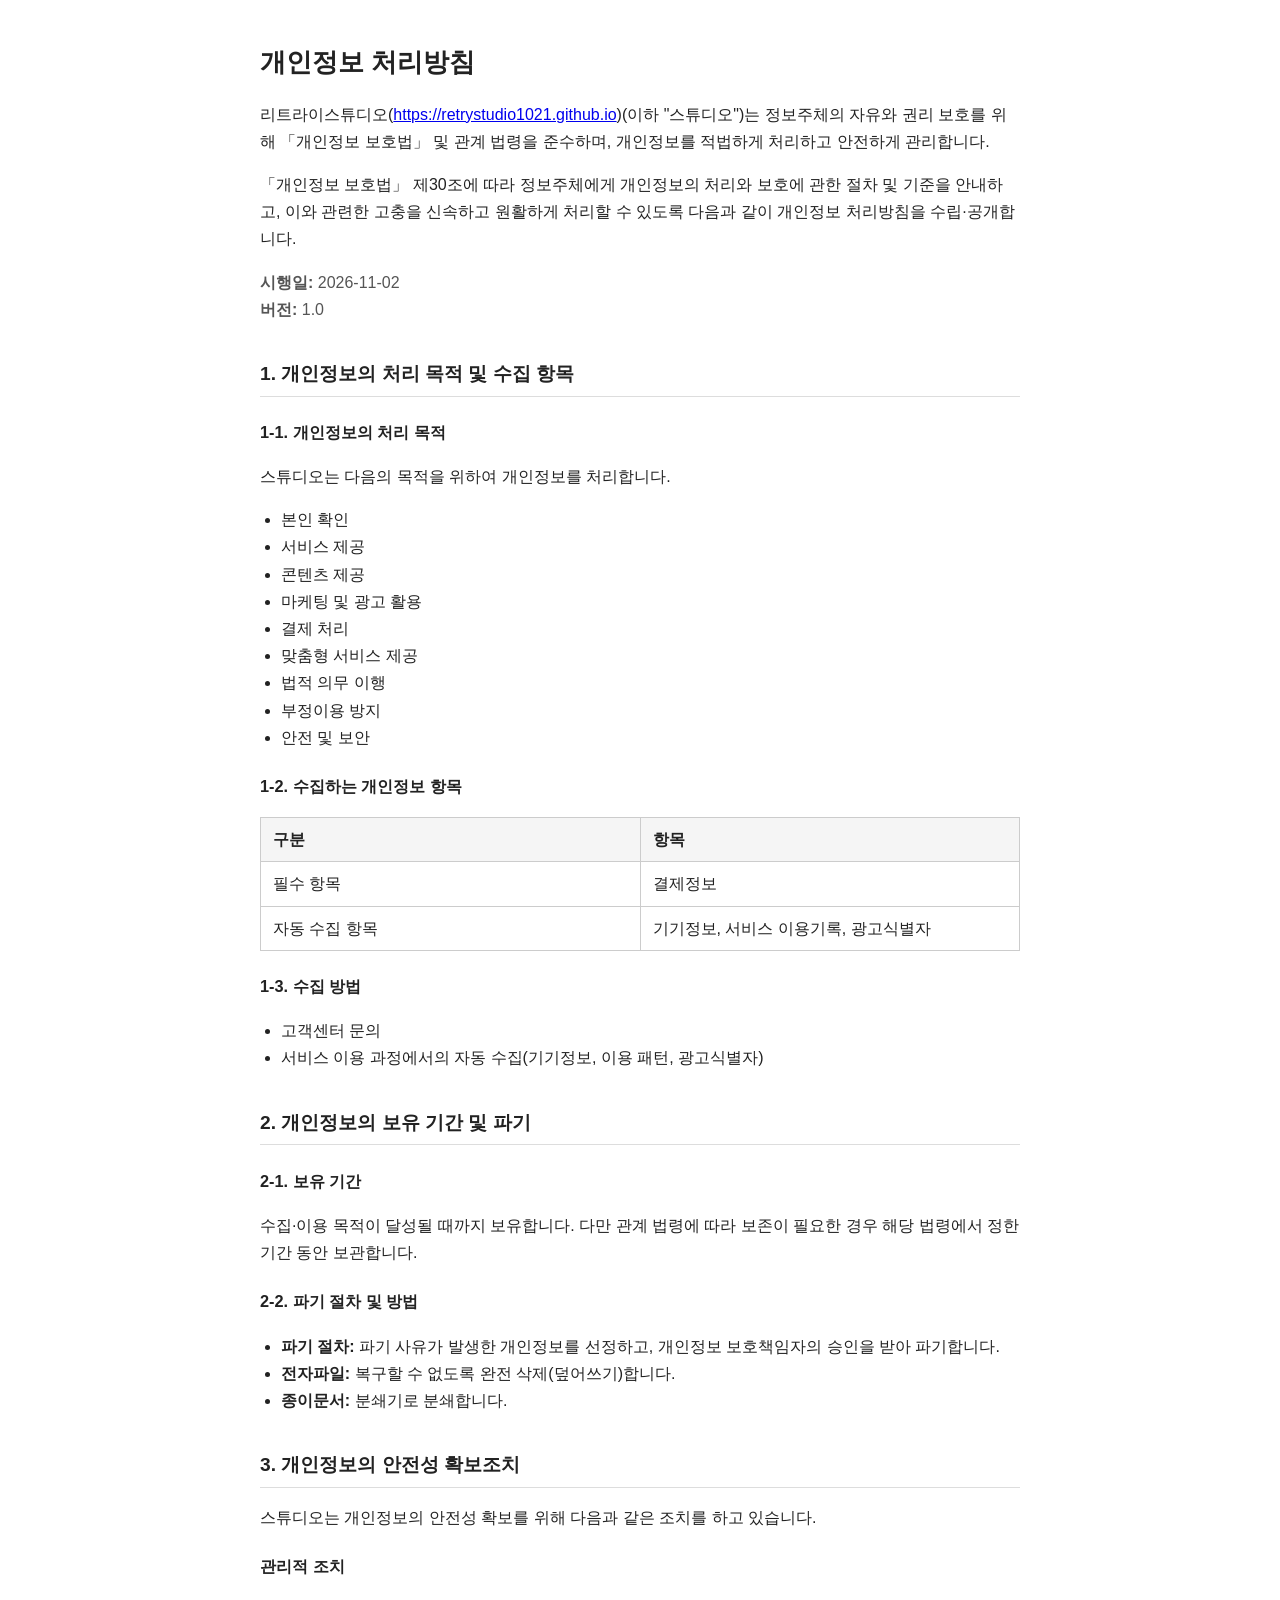
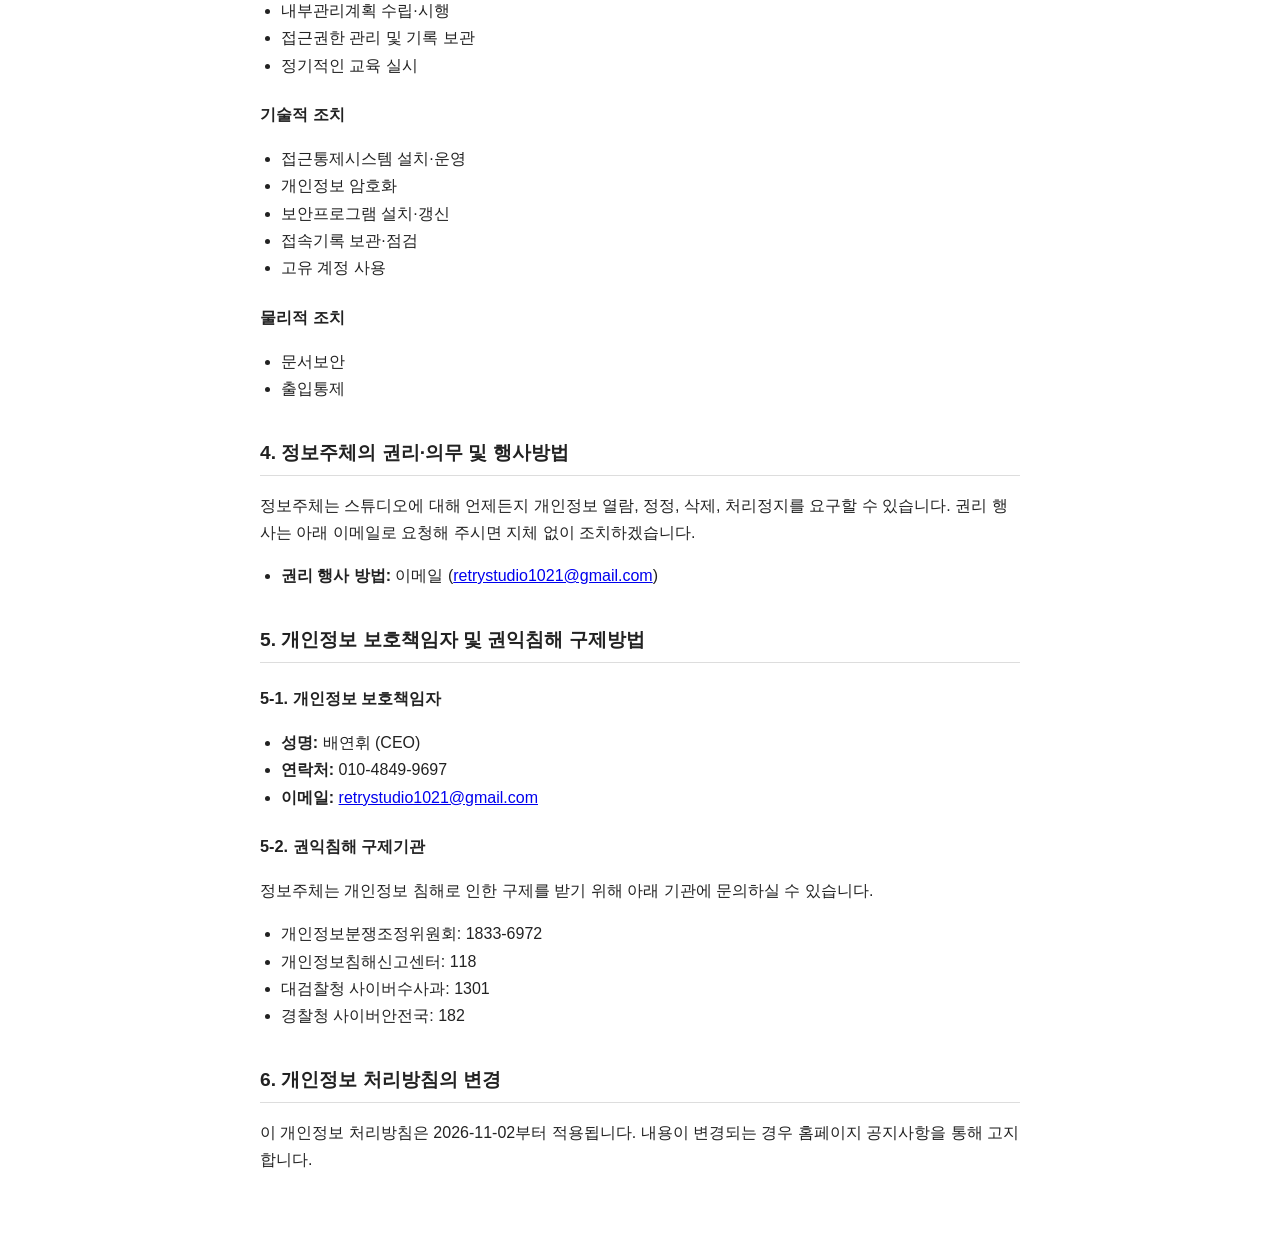
==== privacy.html @ 428d8855 "privacy.html" ====
<!DOCTYPE html>
<html lang="ko">
<head>
<meta charset="UTF-8">
<meta name="viewport" content="width=device-width, initial-scale=1">
<title>개인정보 처리방침 | 리트라이스튜디오</title>
<style>
  body {
    font-family: -apple-system, BlinkMacSystemFont, "Apple SD Gothic Neo", "Noto Sans KR", "Malgun Gothic", sans-serif;
    line-height: 1.7;
    color: #222;
    max-width: 760px;
    margin: 0 auto;
    padding: 24px 16px 64px;
  }
  h1 { font-size: 1.6rem; margin-bottom: 0.5rem; }
  h2 { font-size: 1.2rem; margin-top: 2.2rem; padding-bottom: 0.3rem; border-bottom: 1px solid #ddd; }
  h3 { font-size: 1.02rem; margin-top: 1.4rem; }
  table { border-collapse: collapse; width: 100%; margin: 0.6rem 0; }
  th, td { border: 1px solid #ccc; padding: 8px 12px; text-align: left; }
  th { background: #f5f5f5; width: 30%; }
  ul { padding-left: 1.3rem; }
  .meta { color: #555; }
</style>
</head>
<body>

<h1>개인정보 처리방침</h1>

<p>리트라이스튜디오(<a href="https://retrystudio1021.github.io">https://retrystudio1021.github.io</a>)(이하 "스튜디오")는 정보주체의 자유와 권리 보호를 위해 「개인정보 보호법」 및 관계 법령을 준수하며, 개인정보를 적법하게 처리하고 안전하게 관리합니다.</p>

<p>「개인정보 보호법」 제30조에 따라 정보주체에게 개인정보의 처리와 보호에 관한 절차 및 기준을 안내하고, 이와 관련한 고충을 신속하고 원활하게 처리할 수 있도록 다음과 같이 개인정보 처리방침을 수립·공개합니다.</p>

<p class="meta"><strong>시행일:</strong> 2026-11-02<br><strong>버전:</strong> 1.0</p>

<h2>1. 개인정보의 처리 목적 및 수집 항목</h2>

<h3>1-1. 개인정보의 처리 목적</h3>
<p>스튜디오는 다음의 목적을 위하여 개인정보를 처리합니다.</p>
<ul>
  <li>본인 확인</li>
  <li>서비스 제공</li>
  <li>콘텐츠 제공</li>
  <li>마케팅 및 광고 활용</li>
  <li>결제 처리</li>
  <li>맞춤형 서비스 제공</li>
  <li>법적 의무 이행</li>
  <li>부정이용 방지</li>
  <li>안전 및 보안</li>
</ul>

<h3>1-2. 수집하는 개인정보 항목</h3>
<table>
  <tr><th>구분</th><th>항목</th></tr>
  <tr><td>필수 항목</td><td>결제정보</td></tr>
  <tr><td>자동 수집 항목</td><td>기기정보, 서비스 이용기록, 광고식별자</td></tr>
</table>

<h3>1-3. 수집 방법</h3>
<ul>
  <li>고객센터 문의</li>
  <li>서비스 이용 과정에서의 자동 수집(기기정보, 이용 패턴, 광고식별자)</li>
</ul>

<h2>2. 개인정보의 보유 기간 및 파기</h2>

<h3>2-1. 보유 기간</h3>
<p>수집·이용 목적이 달성될 때까지 보유합니다. 다만 관계 법령에 따라 보존이 필요한 경우 해당 법령에서 정한 기간 동안 보관합니다.</p>

<h3>2-2. 파기 절차 및 방법</h3>
<ul>
  <li><strong>파기 절차:</strong> 파기 사유가 발생한 개인정보를 선정하고, 개인정보 보호책임자의 승인을 받아 파기합니다.</li>
  <li><strong>전자파일:</strong> 복구할 수 없도록 완전 삭제(덮어쓰기)합니다.</li>
  <li><strong>종이문서:</strong> 분쇄기로 분쇄합니다.</li>
</ul>

<h2>3. 개인정보의 안전성 확보조치</h2>
<p>스튜디오는 개인정보의 안전성 확보를 위해 다음과 같은 조치를 하고 있습니다.</p>

<h3>관리적 조치</h3>
<ul>
  <li>내부관리계획 수립·시행</li>
  <li>접근권한 관리 및 기록 보관</li>
  <li>정기적인 교육 실시</li>
</ul>

<h3>기술적 조치</h3>
<ul>
  <li>접근통제시스템 설치·운영</li>
  <li>개인정보 암호화</li>
  <li>보안프로그램 설치·갱신</li>
  <li>접속기록 보관·점검</li>
  <li>고유 계정 사용</li>
</ul>

<h3>물리적 조치</h3>
<ul>
  <li>문서보안</li>
  <li>출입통제</li>
</ul>

<h2>4. 정보주체의 권리·의무 및 행사방법</h2>
<p>정보주체는 스튜디오에 대해 언제든지 개인정보 열람, 정정, 삭제, 처리정지를 요구할 수 있습니다. 권리 행사는 아래 이메일로 요청해 주시면 지체 없이 조치하겠습니다.</p>
<ul>
  <li><strong>권리 행사 방법:</strong> 이메일 (<a href="mailto:retrystudio1021@gmail.com">retrystudio1021@gmail.com</a>)</li>
</ul>

<h2>5. 개인정보 보호책임자 및 권익침해 구제방법</h2>

<h3>5-1. 개인정보 보호책임자</h3>
<ul>
  <li><strong>성명:</strong> 배연휘 (CEO)</li>
  <li><strong>연락처:</strong> 010-4849-9697</li>
  <li><strong>이메일:</strong> <a href="mailto:retrystudio1021@gmail.com">retrystudio1021@gmail.com</a></li>
</ul>

<h3>5-2. 권익침해 구제기관</h3>
<p>정보주체는 개인정보 침해로 인한 구제를 받기 위해 아래 기관에 문의하실 수 있습니다.</p>
<ul>
  <li>개인정보분쟁조정위원회: 1833-6972</li>
  <li>개인정보침해신고센터: 118</li>
  <li>대검찰청 사이버수사과: 1301</li>
  <li>경찰청 사이버안전국: 182</li>
</ul>

<h2>6. 개인정보 처리방침의 변경</h2>
<p>이 개인정보 처리방침은 2026-11-02부터 적용됩니다. 내용이 변경되는 경우 홈페이지 공지사항을 통해 고지합니다.</p>

</body>
</html>
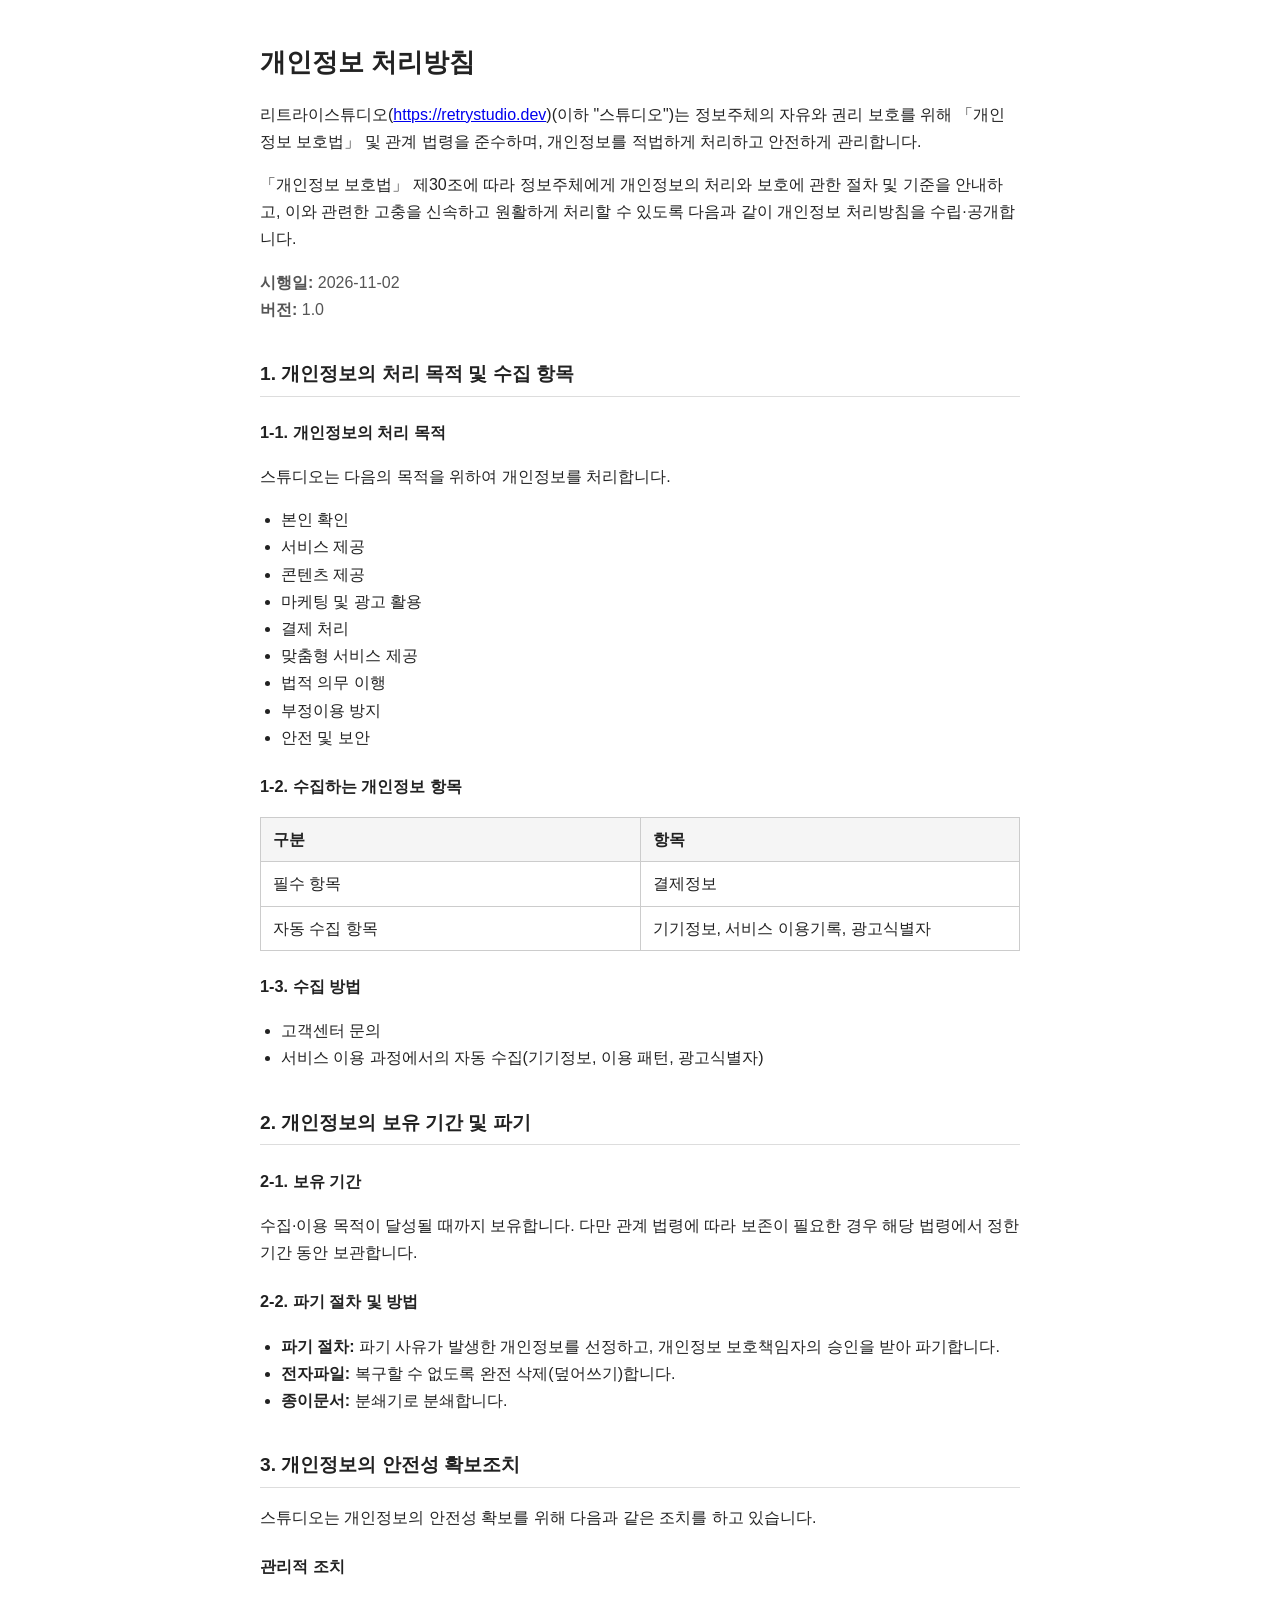
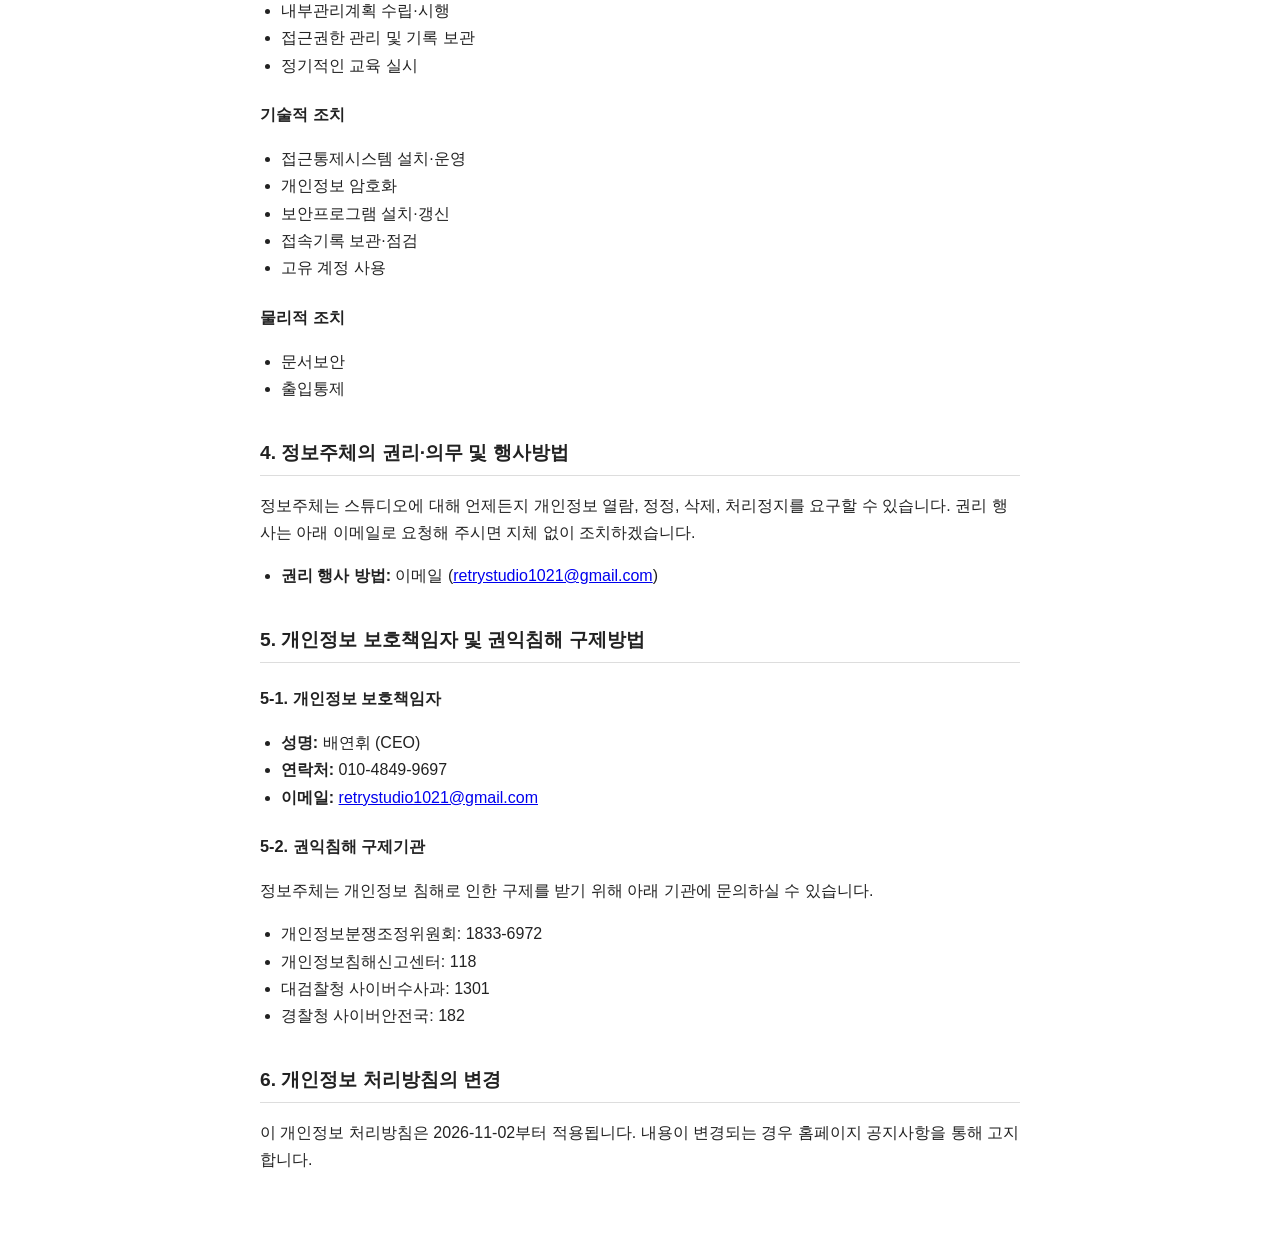
==== commit d450948f: "Update privacy.html" ====
--- a/privacy.html
+++ b/privacy.html
@@ -27,7 +27,7 @@
 
 <h1>개인정보 처리방침</h1>
 
-<p>리트라이스튜디오(<a href="https://retrystudio1021.github.io">https://retrystudio1021.github.io</a>)(이하 "스튜디오")는 정보주체의 자유와 권리 보호를 위해 「개인정보 보호법」 및 관계 법령을 준수하며, 개인정보를 적법하게 처리하고 안전하게 관리합니다.</p>
+<p>리트라이스튜디오(<a href="https://retrystudio.dev">https://retrystudio.dev</a>)(이하 "스튜디오")는 정보주체의 자유와 권리 보호를 위해 「개인정보 보호법」 및 관계 법령을 준수하며, 개인정보를 적법하게 처리하고 안전하게 관리합니다.</p>
 
 <p>「개인정보 보호법」 제30조에 따라 정보주체에게 개인정보의 처리와 보호에 관한 절차 및 기준을 안내하고, 이와 관련한 고충을 신속하고 원활하게 처리할 수 있도록 다음과 같이 개인정보 처리방침을 수립·공개합니다.</p>
 
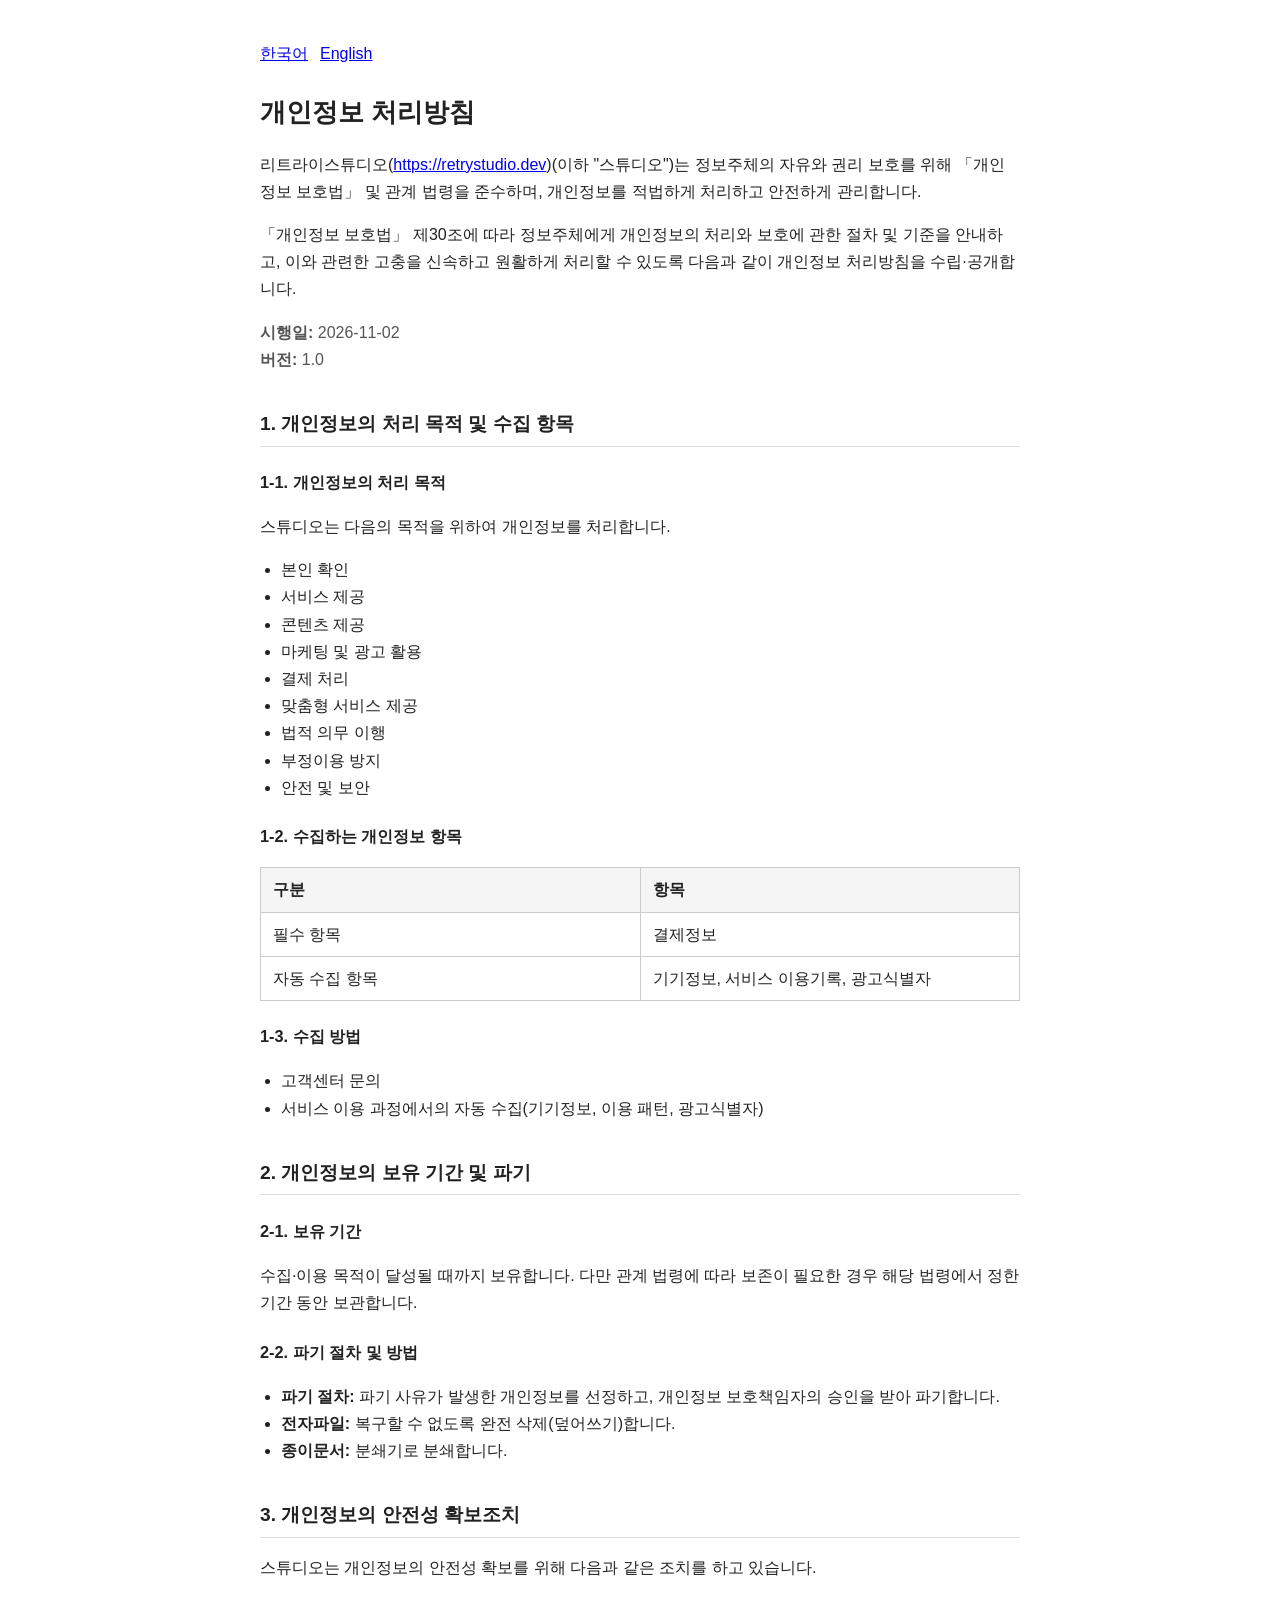
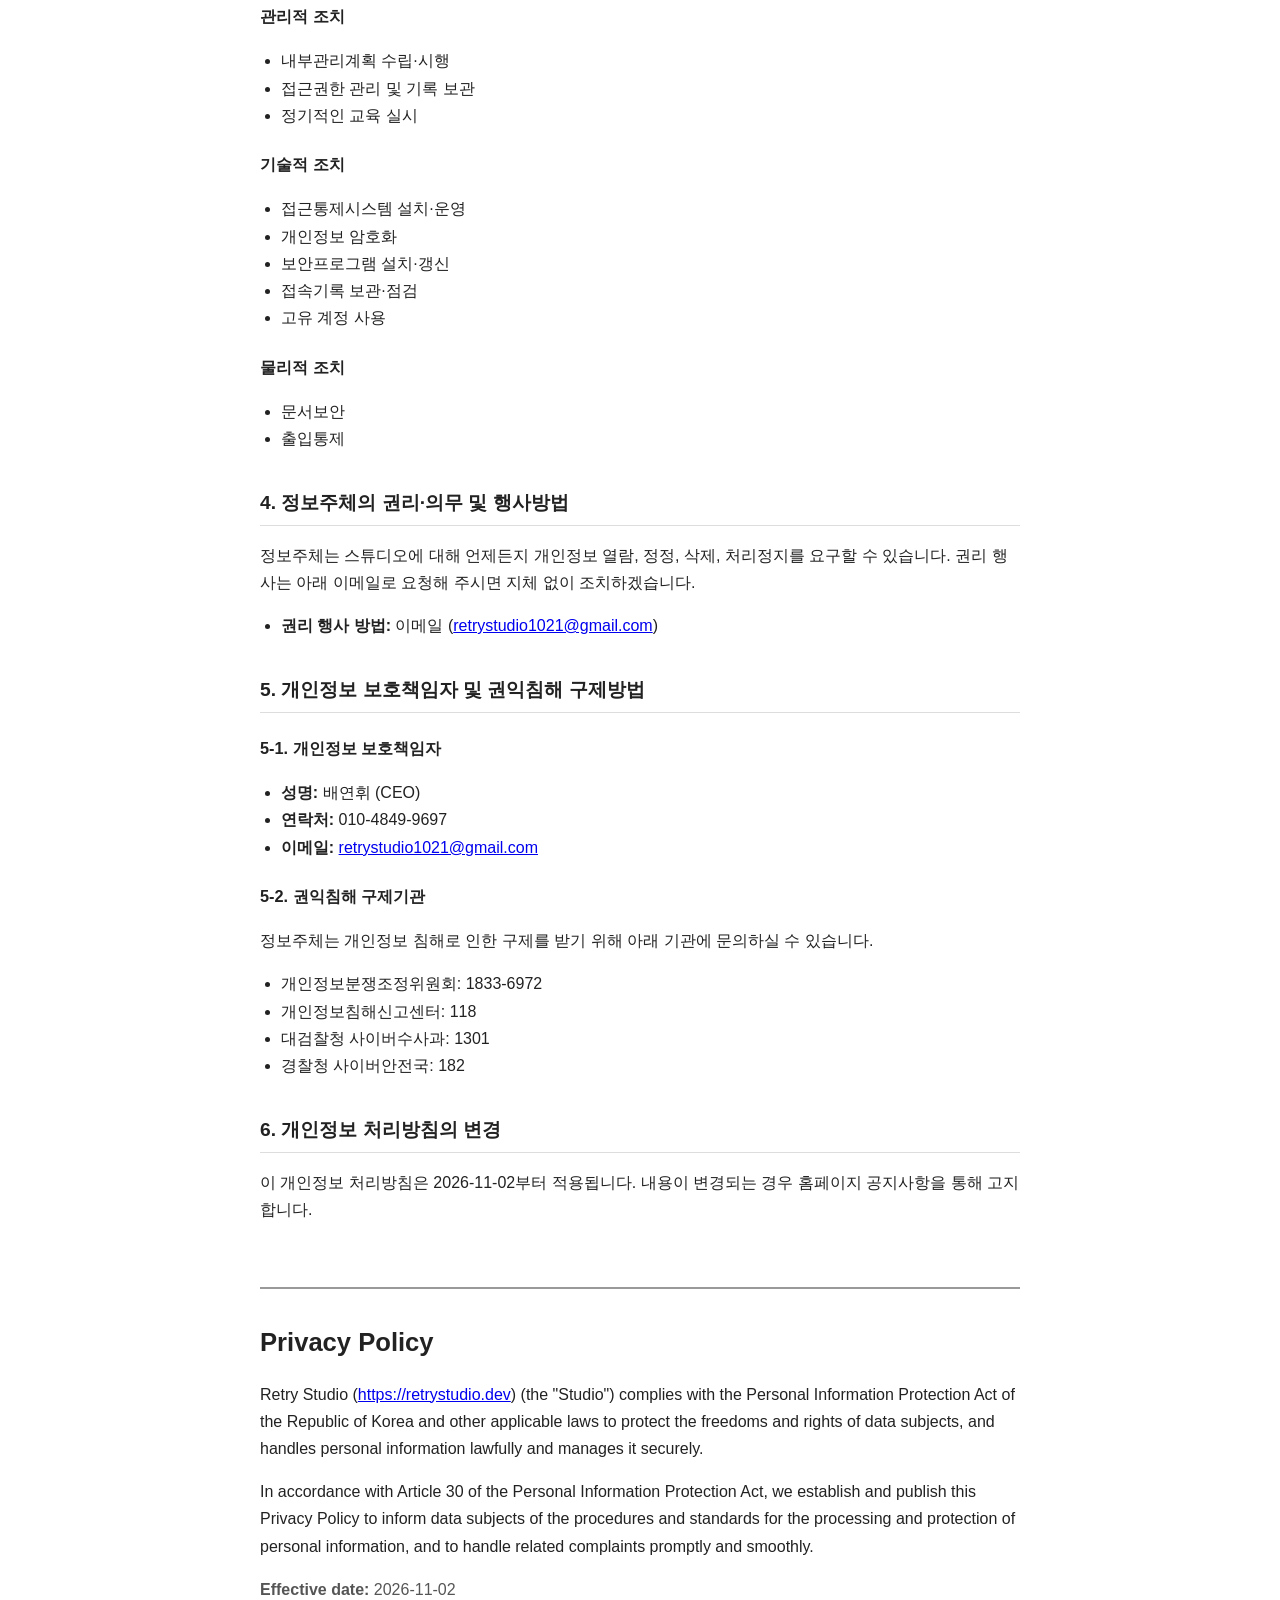
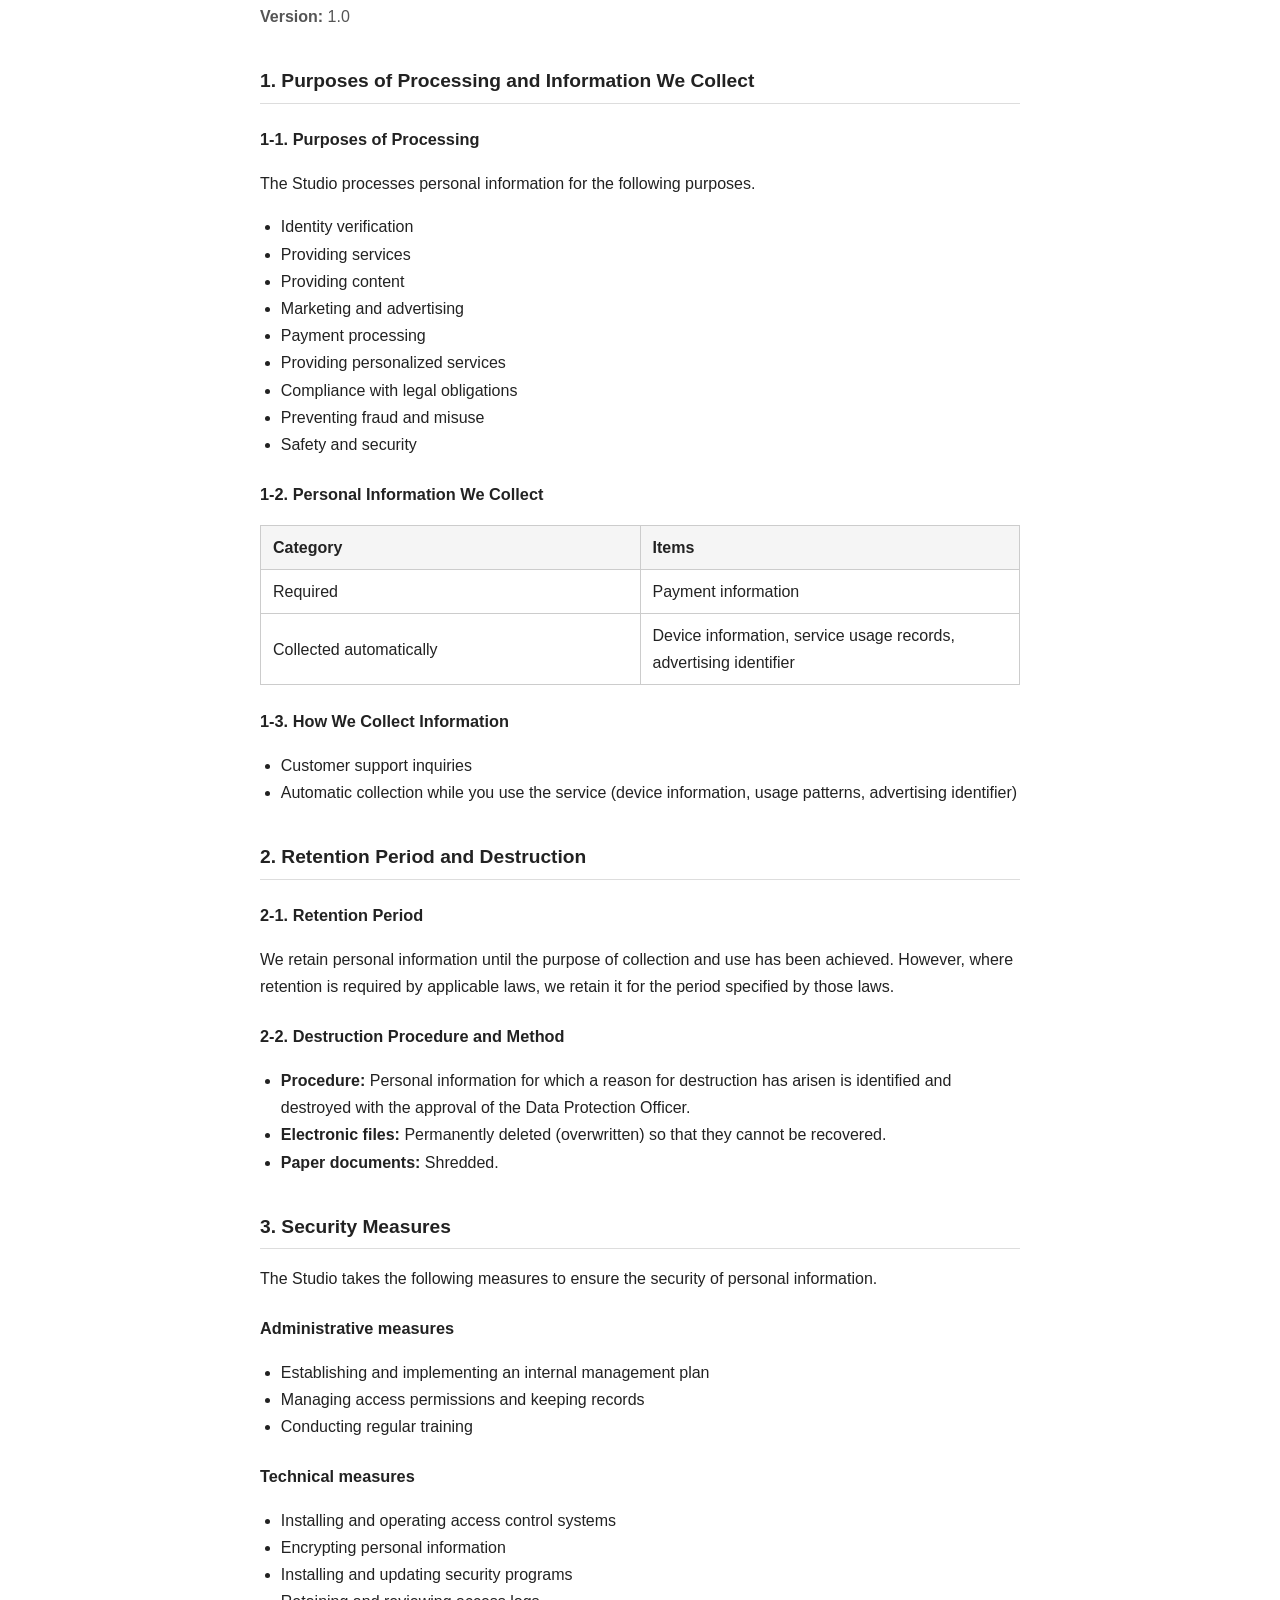
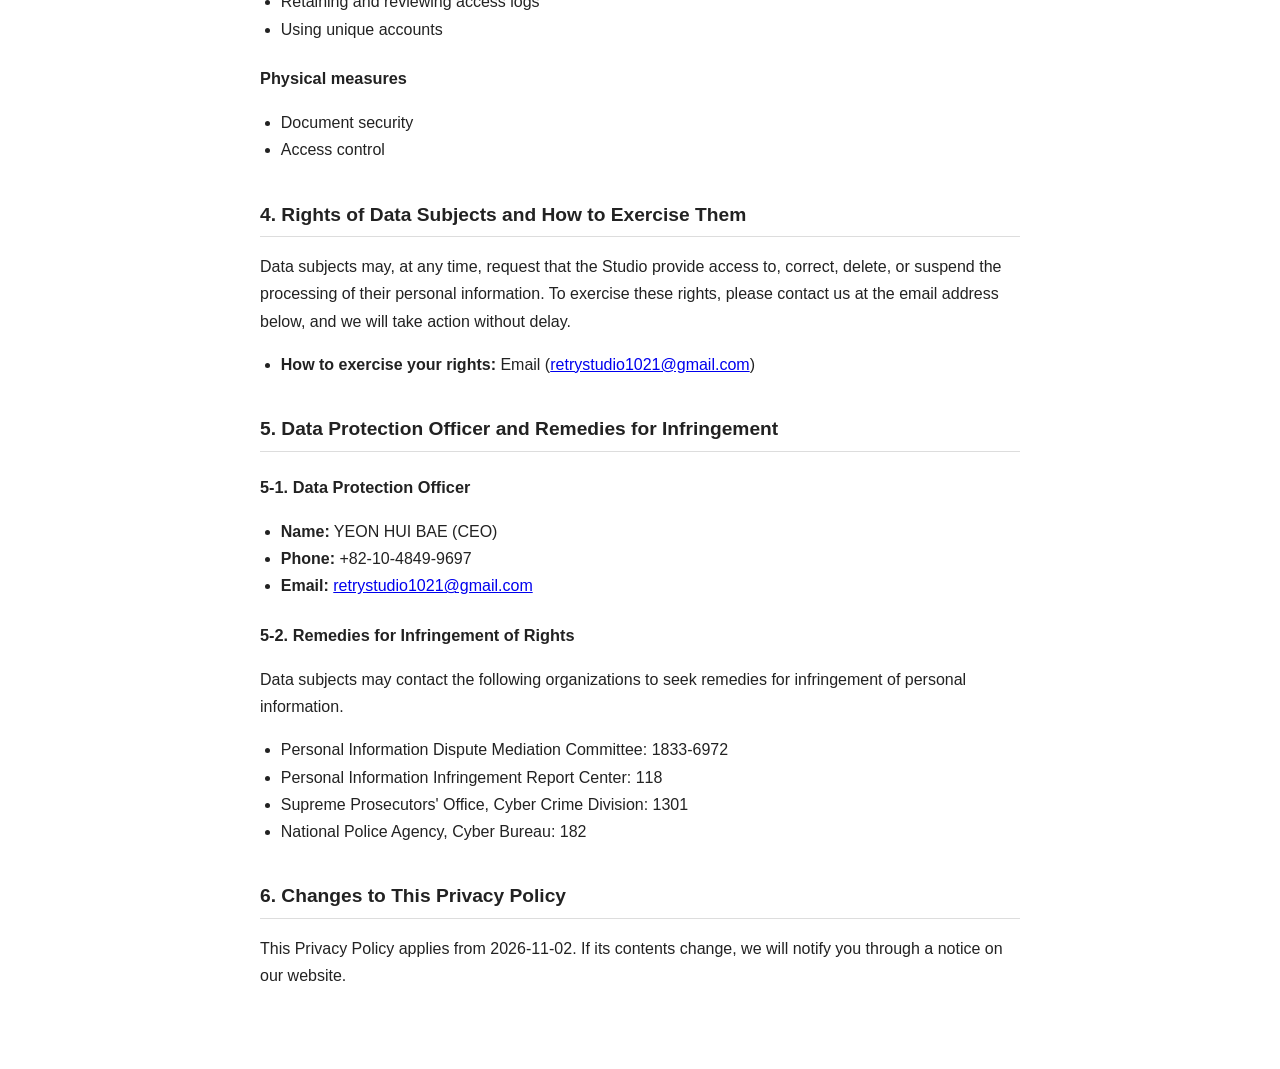
==== commit 7aaab6a6: "privacy update" ====
--- a/privacy.html
+++ b/privacy.html
@@ -3,10 +3,10 @@
 <head>
 <meta charset="UTF-8">
 <meta name="viewport" content="width=device-width, initial-scale=1">
-<title>개인정보 처리방침 | 리트라이스튜디오</title>
+<title>개인정보 처리방침 | Privacy Policy | 리트라이스튜디오 Retry Studio</title>
 <style>
   body {
-    font-family: -apple-system, BlinkMacSystemFont, "Apple SD Gothic Neo", "Noto Sans KR", "Malgun Gothic", sans-serif;
+    font-family: -apple-system, BlinkMacSystemFont, "Apple SD Gothic Neo", "Noto Sans KR", "Malgun Gothic", "Segoe UI", Roboto, sans-serif;
     line-height: 1.7;
     color: #222;
     max-width: 760px;
@@ -21,9 +21,17 @@
   th { background: #f5f5f5; width: 30%; }
   ul { padding-left: 1.3rem; }
   .meta { color: #555; }
+  .lang-nav { margin-bottom: 1.5rem; }
+  .lang-nav a { margin-right: 12px; }
+  .divider { margin: 4rem 0 2rem; border: 0; border-top: 2px solid #999; }
 </style>
 </head>
 <body>
+
+<p class="lang-nav"><a href="#ko">한국어</a><a href="#en">English</a></p>
+
+<!-- ===================== 한국어 ===================== -->
+<section id="ko" lang="ko">
 
 <h1>개인정보 처리방침</h1>
 
@@ -126,5 +134,115 @@
 <h2>6. 개인정보 처리방침의 변경</h2>
 <p>이 개인정보 처리방침은 2026-11-02부터 적용됩니다. 내용이 변경되는 경우 홈페이지 공지사항을 통해 고지합니다.</p>
 
+</section>
+
+<hr class="divider">
+
+<!-- ===================== English ===================== -->
+<section id="en" lang="en">
+
+<h1>Privacy Policy</h1>
+
+<p>Retry Studio (<a href="https://retrystudio.dev">https://retrystudio.dev</a>) (the "Studio") complies with the Personal Information Protection Act of the Republic of Korea and other applicable laws to protect the freedoms and rights of data subjects, and handles personal information lawfully and manages it securely.</p>
+
+<p>In accordance with Article 30 of the Personal Information Protection Act, we establish and publish this Privacy Policy to inform data subjects of the procedures and standards for the processing and protection of personal information, and to handle related complaints promptly and smoothly.</p>
+
+<p class="meta"><strong>Effective date:</strong> 2026-11-02<br><strong>Version:</strong> 1.0</p>
+
+<h2>1. Purposes of Processing and Information We Collect</h2>
+
+<h3>1-1. Purposes of Processing</h3>
+<p>The Studio processes personal information for the following purposes.</p>
+<ul>
+  <li>Identity verification</li>
+  <li>Providing services</li>
+  <li>Providing content</li>
+  <li>Marketing and advertising</li>
+  <li>Payment processing</li>
+  <li>Providing personalized services</li>
+  <li>Compliance with legal obligations</li>
+  <li>Preventing fraud and misuse</li>
+  <li>Safety and security</li>
+</ul>
+
+<h3>1-2. Personal Information We Collect</h3>
+<table>
+  <tr><th>Category</th><th>Items</th></tr>
+  <tr><td>Required</td><td>Payment information</td></tr>
+  <tr><td>Collected automatically</td><td>Device information, service usage records, advertising identifier</td></tr>
+</table>
+
+<h3>1-3. How We Collect Information</h3>
+<ul>
+  <li>Customer support inquiries</li>
+  <li>Automatic collection while you use the service (device information, usage patterns, advertising identifier)</li>
+</ul>
+
+<h2>2. Retention Period and Destruction</h2>
+
+<h3>2-1. Retention Period</h3>
+<p>We retain personal information until the purpose of collection and use has been achieved. However, where retention is required by applicable laws, we retain it for the period specified by those laws.</p>
+
+<h3>2-2. Destruction Procedure and Method</h3>
+<ul>
+  <li><strong>Procedure:</strong> Personal information for which a reason for destruction has arisen is identified and destroyed with the approval of the Data Protection Officer.</li>
+  <li><strong>Electronic files:</strong> Permanently deleted (overwritten) so that they cannot be recovered.</li>
+  <li><strong>Paper documents:</strong> Shredded.</li>
+</ul>
+
+<h2>3. Security Measures</h2>
+<p>The Studio takes the following measures to ensure the security of personal information.</p>
+
+<h3>Administrative measures</h3>
+<ul>
+  <li>Establishing and implementing an internal management plan</li>
+  <li>Managing access permissions and keeping records</li>
+  <li>Conducting regular training</li>
+</ul>
+
+<h3>Technical measures</h3>
+<ul>
+  <li>Installing and operating access control systems</li>
+  <li>Encrypting personal information</li>
+  <li>Installing and updating security programs</li>
+  <li>Retaining and reviewing access logs</li>
+  <li>Using unique accounts</li>
+</ul>
+
+<h3>Physical measures</h3>
+<ul>
+  <li>Document security</li>
+  <li>Access control</li>
+</ul>
+
+<h2>4. Rights of Data Subjects and How to Exercise Them</h2>
+<p>Data subjects may, at any time, request that the Studio provide access to, correct, delete, or suspend the processing of their personal information. To exercise these rights, please contact us at the email address below, and we will take action without delay.</p>
+<ul>
+  <li><strong>How to exercise your rights:</strong> Email (<a href="mailto:retrystudio1021@gmail.com">retrystudio1021@gmail.com</a>)</li>
+</ul>
+
+<h2>5. Data Protection Officer and Remedies for Infringement</h2>
+
+<h3>5-1. Data Protection Officer</h3>
+<ul>
+  <li><strong>Name:</strong> YEON HUI BAE (CEO)</li>
+  <li><strong>Phone:</strong> +82-10-4849-9697</li>
+  <li><strong>Email:</strong> <a href="mailto:retrystudio1021@gmail.com">retrystudio1021@gmail.com</a></li>
+</ul>
+
+<h3>5-2. Remedies for Infringement of Rights</h3>
+<p>Data subjects may contact the following organizations to seek remedies for infringement of personal information.</p>
+<ul>
+  <li>Personal Information Dispute Mediation Committee: 1833-6972</li>
+  <li>Personal Information Infringement Report Center: 118</li>
+  <li>Supreme Prosecutors' Office, Cyber Crime Division: 1301</li>
+  <li>National Police Agency, Cyber Bureau: 182</li>
+</ul>
+
+<h2>6. Changes to This Privacy Policy</h2>
+<p>This Privacy Policy applies from 2026-11-02. If its contents change, we will notify you through a notice on our website.</p>
+
+</section>
+
 </body>
 </html>
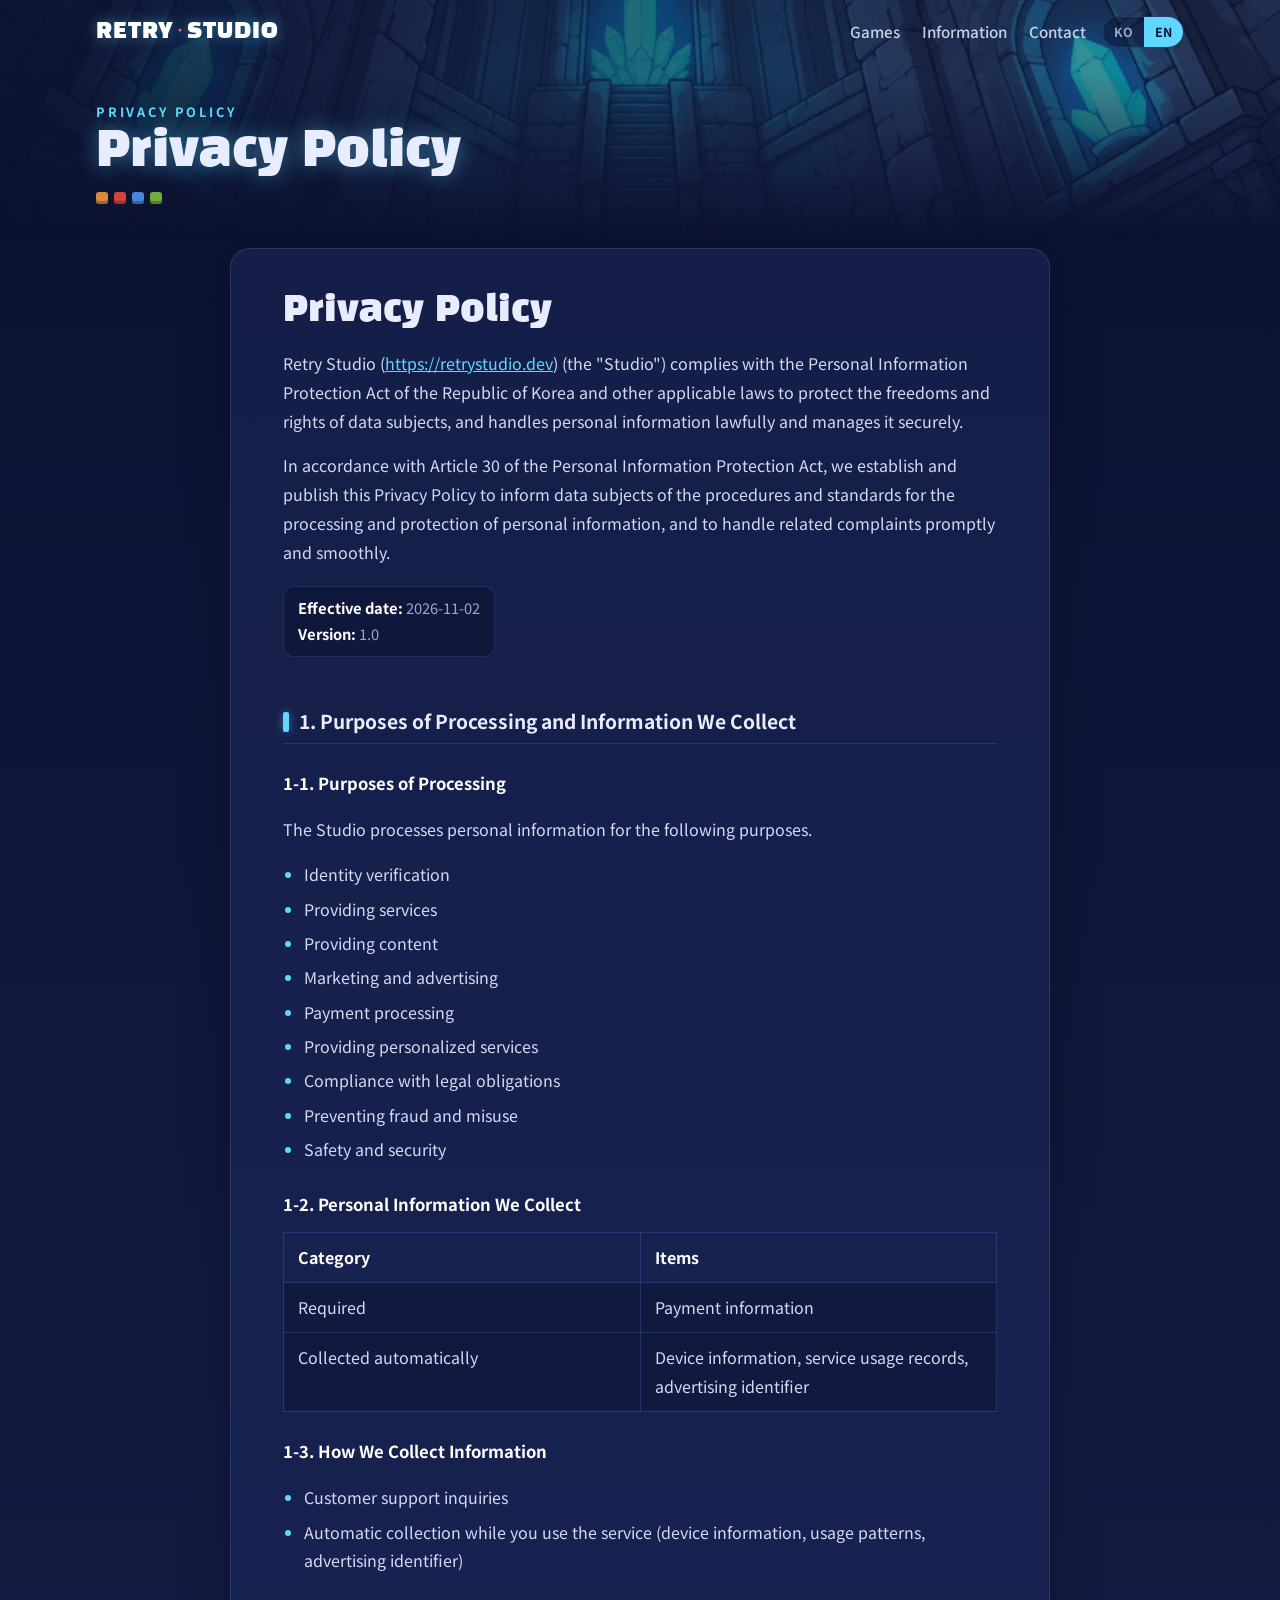
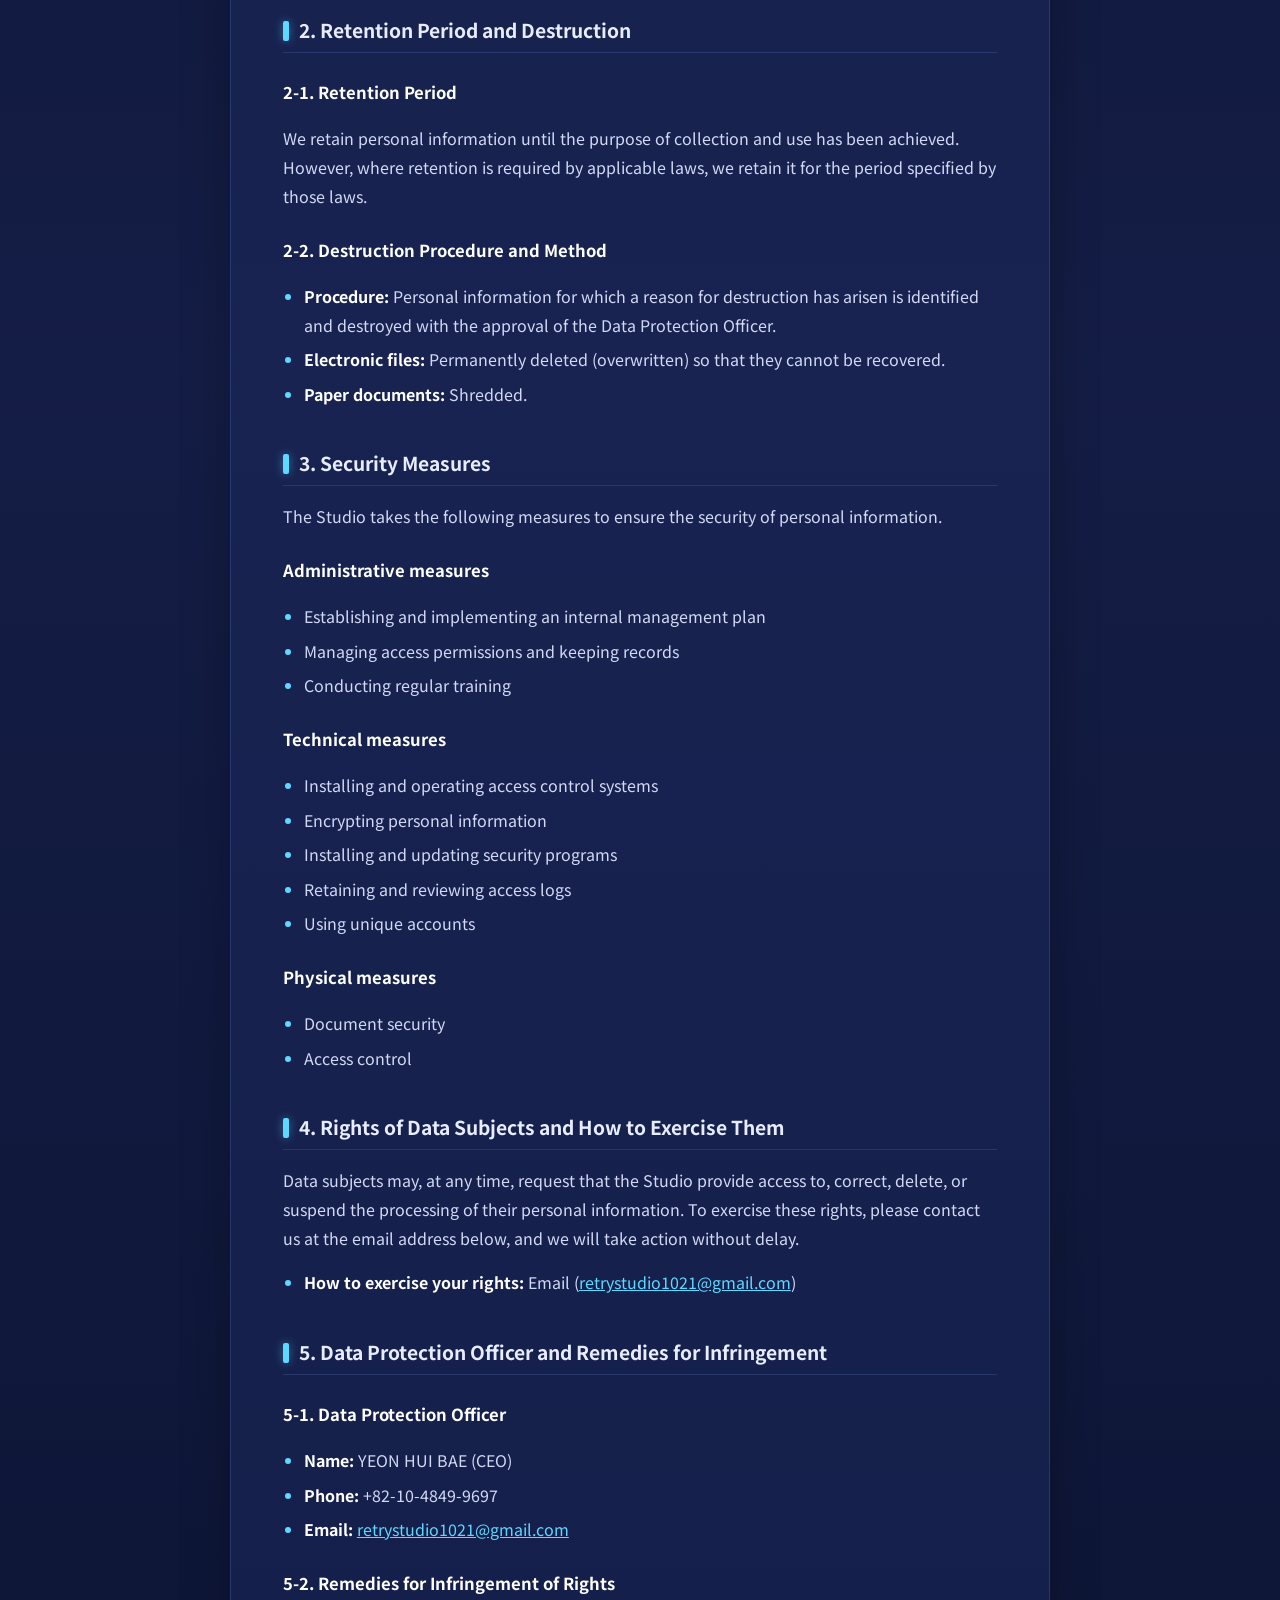
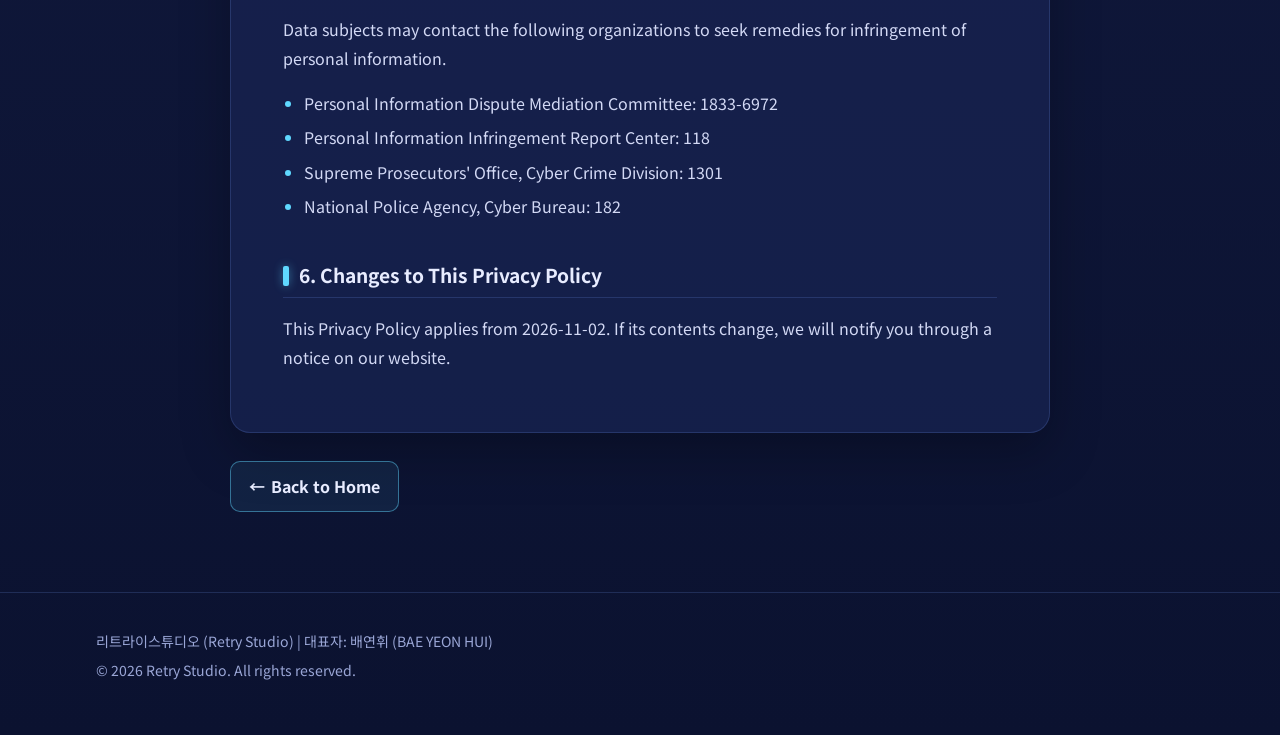
==== commit b60de6db: "갱신" ====
--- a/privacy.html
+++ b/privacy.html
@@ -1,34 +1,55 @@
 <!DOCTYPE html>
-<html lang="ko">
+<html lang="ko" data-lang="ko">
 <head>
 <meta charset="UTF-8">
 <meta name="viewport" content="width=device-width, initial-scale=1">
 <title>개인정보 처리방침 | Privacy Policy | 리트라이스튜디오 Retry Studio</title>
-<style>
-  body {
-    font-family: -apple-system, BlinkMacSystemFont, "Apple SD Gothic Neo", "Noto Sans KR", "Malgun Gothic", "Segoe UI", Roboto, sans-serif;
-    line-height: 1.7;
-    color: #222;
-    max-width: 760px;
-    margin: 0 auto;
-    padding: 24px 16px 64px;
-  }
-  h1 { font-size: 1.6rem; margin-bottom: 0.5rem; }
-  h2 { font-size: 1.2rem; margin-top: 2.2rem; padding-bottom: 0.3rem; border-bottom: 1px solid #ddd; }
-  h3 { font-size: 1.02rem; margin-top: 1.4rem; }
-  table { border-collapse: collapse; width: 100%; margin: 0.6rem 0; }
-  th, td { border: 1px solid #ccc; padding: 8px 12px; text-align: left; }
-  th { background: #f5f5f5; width: 30%; }
-  ul { padding-left: 1.3rem; }
-  .meta { color: #555; }
-  .lang-nav { margin-bottom: 1.5rem; }
-  .lang-nav a { margin-right: 12px; }
-  .divider { margin: 4rem 0 2rem; border: 0; border-top: 2px solid #999; }
-</style>
+<meta name="theme-color" content="#0b1230">
+<link rel="preconnect" href="https://fonts.googleapis.com">
+<link rel="preconnect" href="https://fonts.gstatic.com" crossorigin>
+<link href="https://fonts.googleapis.com/css2?family=Black+Han+Sans&family=Noto+Sans+KR:wght@400;500;700;900&display=swap" rel="stylesheet">
+<link rel="stylesheet" href="assets/sub.css">
+<script>
+  (function () {
+    var lang = null, h = location.hash;
+    if (h === '#en' || h === '#ko') lang = h.slice(1);
+    else if (/-en$/.test(h)) lang = 'en';
+    else if (/-ko$/.test(h)) lang = 'ko';
+    if (!lang) { try { lang = localStorage.getItem('rs-lang'); } catch (e) {} }
+    if (lang !== 'ko' && lang !== 'en') lang = /^ko\b/i.test(navigator.language || 'ko') ? 'ko' : 'en';
+    document.documentElement.setAttribute('data-lang', lang);
+    document.documentElement.lang = lang;
+  })();
+</script>
 </head>
 <body>
 
-<p class="lang-nav"><a href="#ko">한국어</a><a href="#en">English</a></p>
+<header class="site-header">
+  <div class="wrap">
+    <a class="logo" href="/">RETRY<b>·</b>STUDIO</a>
+    <nav class="nav" aria-label="Main">
+      <a href="/#games"><span lang="ko">게임</span><span lang="en">Games</span></a>
+      <a href="/#info"><span lang="ko">안내</span><span lang="en">Information</span></a>
+      <a href="/#contact"><span lang="ko">문의</span><span lang="en">Contact</span></a>
+    </nav>
+    <div class="lang-switch" role="group" aria-label="Language">
+      <button type="button" data-set="ko">KO</button>
+      <button type="button" data-set="en">EN</button>
+    </div>
+  </div>
+</header>
+
+<div class="banner">
+  <img src="images/hero.jpg" alt="" width="1024" height="1024">
+  <div class="wrap">
+    <div class="kicker">Privacy Policy</div>
+    <div class="title"><span lang="ko">개인정보 처리방침</span><span lang="en">Privacy Policy</span></div>
+    <div class="blocks-deco" aria-hidden="true"><span></span><span></span><span></span><span></span></div>
+  </div>
+</div>
+
+<main class="doc">
+<div class="doc-panel">
 
 <!-- ===================== 한국어 ===================== -->
 <section id="ko" lang="ko">
@@ -136,7 +157,6 @@
 
 </section>
 
-<hr class="divider">
 
 <!-- ===================== English ===================== -->
 <section id="en" lang="en">
@@ -244,5 +264,19 @@
 
 </section>
 
+</div>
+<a class="back" href="/">← <span lang="ko">홈으로</span><span lang="en">Back to Home</span></a>
+</main>
+
+<footer>
+  <div class="wrap">
+    <!-- 사업자 등록 후 아래 줄에 사업자등록번호, 통신판매업 신고번호를 추가하세요. -->
+    <p>리트라이스튜디오 (Retry Studio) | 대표자: 배연휘 (BAE YEON HUI)</p>
+    <p>© 2026 Retry Studio. All rights reserved.</p>
+  </div>
+</footer>
+
+<script src="assets/sub.js"></script>
+
 </body>
 </html>
--- a/assets/sub.css
+++ b/assets/sub.css
@@ -0,0 +1,172 @@
+/* 하위 페이지(privacy / support / terms) 공통 스타일 — index.html 테마와 동일한 토큰 사용 */
+:root {
+  --bg: #0b1230;
+  --bg-2: #141d45;
+  --panel: rgba(28, 40, 92, 0.55);
+  --panel-solid: #18224f;
+  --line: rgba(120, 160, 255, 0.18);
+  --text: #e8ecff;
+  --muted: #9aa6d6;
+  --cyan: #5fd8ff;
+  --cyan-glow: rgba(95, 216, 255, 0.45);
+  --red: #e2453a;
+  --red-hi: #ff5d4f;
+  --b-orange: #d9893a;
+  --b-red: #d4443a;
+  --b-blue: #4a86d8;
+  --b-green: #6fae3c;
+  --display: "Black Han Sans", "Noto Sans KR", sans-serif;
+  --body: "Noto Sans KR", -apple-system, BlinkMacSystemFont, "Apple SD Gothic Neo", "Malgun Gothic", "Segoe UI", Roboto, sans-serif;
+}
+* { box-sizing: border-box; }
+html { scroll-padding-top: 80px; }
+body {
+  margin: 0;
+  font-family: var(--body);
+  line-height: 1.8;
+  color: var(--text);
+  background: linear-gradient(180deg, var(--bg) 0%, var(--bg-2) 50%, var(--bg) 100%);
+  background-color: var(--bg);
+  overflow-x: hidden;
+}
+a { color: var(--cyan); }
+a:hover { color: #9be8ff; }
+
+/* 언어 토글 */
+html[data-lang="ko"] [lang="en"], html[data-lang="en"] [lang="ko"] { display: none !important; }
+
+.wrap { max-width: 1120px; margin: 0 auto; padding: 0 16px; }
+
+/* ---------- 헤더 ---------- */
+.site-header {
+  position: fixed; inset: 0 0 auto 0; z-index: 50;
+  transition: background .3s, box-shadow .3s;
+}
+.site-header.scrolled {
+  background: rgba(11, 18, 48, 0.88);
+  backdrop-filter: blur(10px);
+  box-shadow: 0 1px 0 var(--line);
+}
+.site-header .wrap { display: flex; align-items: center; gap: 16px; height: 64px; }
+.logo {
+  font-family: var(--display); font-size: 1.35rem; letter-spacing: .04em;
+  color: #fff; text-decoration: none; white-space: nowrap;
+  text-shadow: 0 0 14px var(--cyan-glow);
+}
+.logo:hover { color: #fff; }
+.logo b { color: var(--red-hi); font-weight: inherit; }
+.nav { display: flex; gap: 22px; margin-left: auto; }
+.nav a { color: var(--text); text-decoration: none; font-weight: 500; font-size: .95rem; opacity: .85; }
+.nav a:hover, .nav a[aria-current="page"] { opacity: 1; color: var(--cyan); }
+.lang-switch {
+  display: flex; border: 1px solid var(--line); border-radius: 999px; overflow: hidden;
+  background: rgba(11, 18, 48, .5);
+}
+.lang-switch button {
+  font: 700 .78rem var(--body); color: var(--muted); background: none; border: 0;
+  padding: 6px 11px; cursor: pointer;
+}
+html[data-lang="ko"] .lang-switch [data-set="ko"],
+html[data-lang="en"] .lang-switch [data-set="en"] { background: var(--cyan); color: var(--bg); }
+
+/* ---------- 배너 ---------- */
+.banner {
+  position: relative; height: 240px; overflow: hidden;
+  display: flex; align-items: flex-end; padding-bottom: 36px;
+}
+.banner img {
+  position: absolute; inset: 0; width: 100%; height: 100%;
+  object-fit: cover; object-position: 50% 28%;
+  filter: saturate(1.1) brightness(.75);
+}
+.banner::before {
+  content: ""; position: absolute; inset: 0; z-index: 1;
+  background:
+    linear-gradient(90deg, rgba(11,18,48,.9) 0%, rgba(11,18,48,.4) 60%, rgba(11,18,48,.2) 100%),
+    linear-gradient(0deg, var(--bg) 0%, rgba(11,18,48,0) 70%);
+}
+.banner .wrap { position: relative; z-index: 2; width: 100%; }
+.banner .kicker {
+  font-size: .8rem; font-weight: 700; letter-spacing: .22em; color: var(--cyan); text-transform: uppercase;
+}
+.banner .title {
+  font-family: var(--display); font-weight: 400; font-size: clamp(2rem, 5vw, 3rem);
+  margin: 2px 0 0; line-height: 1.15; text-shadow: 0 0 22px var(--cyan-glow);
+}
+.blocks-deco { display: flex; gap: 6px; margin-top: 12px; }
+.blocks-deco span { width: 12px; height: 12px; border-radius: 3px; box-shadow: inset 0 -3px 0 rgba(0,0,0,.25); }
+.blocks-deco span:nth-child(1) { background: var(--b-orange); }
+.blocks-deco span:nth-child(2) { background: var(--b-red); }
+.blocks-deco span:nth-child(3) { background: var(--b-blue); }
+.blocks-deco span:nth-child(4) { background: var(--b-green); }
+
+/* ---------- 문서 본문 ---------- */
+.doc { max-width: 852px; margin: 8px auto 0; padding: 0 16px; }
+.doc-panel {
+  background: var(--panel); border: 1px solid var(--line); border-radius: 20px;
+  padding: 40px clamp(20px, 5vw, 52px) 44px;
+  box-shadow: 0 20px 50px rgba(0,0,0,.25);
+}
+.doc h1 {
+  font-family: var(--display); font-weight: 400; font-size: clamp(1.7rem, 4vw, 2.2rem);
+  line-height: 1.25; margin: 0 0 .6rem;
+}
+.doc h2 {
+  position: relative; font-size: 1.2rem; font-weight: 700; line-height: 1.4;
+  margin: 2.6rem 0 .9rem; padding: 0 0 .5rem 16px;
+  border-bottom: 1px solid var(--line);
+}
+.doc h2::before {
+  content: ""; position: absolute; left: 0; top: .2em; width: 6px; height: 1.05em;
+  border-radius: 2px; background: var(--cyan); box-shadow: 0 0 10px var(--cyan-glow);
+}
+.doc h3 { font-size: 1.04rem; font-weight: 700; margin: 1.6rem 0 .4rem; color: #fff; }
+.doc p, .doc li { color: #d3d9f5; }
+.doc ul, .doc ol { padding-left: 1.3rem; }
+.doc li { margin-bottom: .35rem; }
+.doc li::marker { color: var(--cyan); }
+.doc strong { color: #fff; }
+.doc .meta {
+  display: inline-block; color: var(--muted); font-size: .92rem;
+  background: rgba(11,18,48,.55); border: 1px solid var(--line); border-radius: 10px;
+  padding: 8px 14px; margin: .2rem 0 .6rem;
+}
+
+/* 표 (privacy) */
+.doc table {
+  display: block; overflow-x: auto; width: 100%;
+  border-collapse: collapse; margin: .8rem 0;
+}
+.doc th, .doc td { border: 1px solid var(--line); padding: 10px 14px; text-align: left; vertical-align: top; }
+.doc th { background: var(--panel-solid); color: #fff; width: 30%; min-width: 120px; }
+.doc td { background: rgba(11,18,48,.45); color: #d3d9f5; min-width: 180px; }
+
+/* 연락처·정보 박스 */
+.doc .contact, .doc .info {
+  border-radius: 14px; padding: 18px 22px; margin: 1.2rem 0;
+  background: radial-gradient(ellipse at 50% 0%, rgba(95,216,255,.14), transparent 70%), rgba(11,18,48,.55);
+  border: 1px solid var(--cyan-glow);
+  box-shadow: 0 0 30px rgba(95,216,255,.1);
+}
+.doc .contact > div:first-child { color: var(--muted); font-size: .92rem; }
+.doc .contact .email { font-size: 1.25rem; font-weight: 900; word-break: break-all; }
+.doc .contact .email a { color: #fff; text-decoration: none; text-shadow: 0 0 14px var(--cyan-glow); }
+.doc .contact .email a:hover { color: var(--cyan); }
+.doc .info p { margin: .2rem 0; }
+
+.back {
+  display: inline-flex; align-items: center; gap: 6px; margin-top: 28px;
+  font-weight: 700; text-decoration: none; color: var(--text);
+  padding: 10px 18px; border-radius: 10px; border: 1px solid var(--cyan-glow); background: rgba(95,216,255,.08);
+}
+.back:hover { color: var(--text); box-shadow: 0 0 18px var(--cyan-glow); }
+
+/* ---------- 푸터 ---------- */
+footer { margin-top: 80px; padding: 32px 0 48px; border-top: 1px solid var(--line); color: var(--muted); font-size: .88rem; }
+footer p { margin: .25rem 0; }
+
+@media (max-width: 720px) {
+  .nav { display: none; }
+  .lang-switch { margin-left: auto; }
+  .banner { height: 200px; padding-bottom: 26px; }
+}
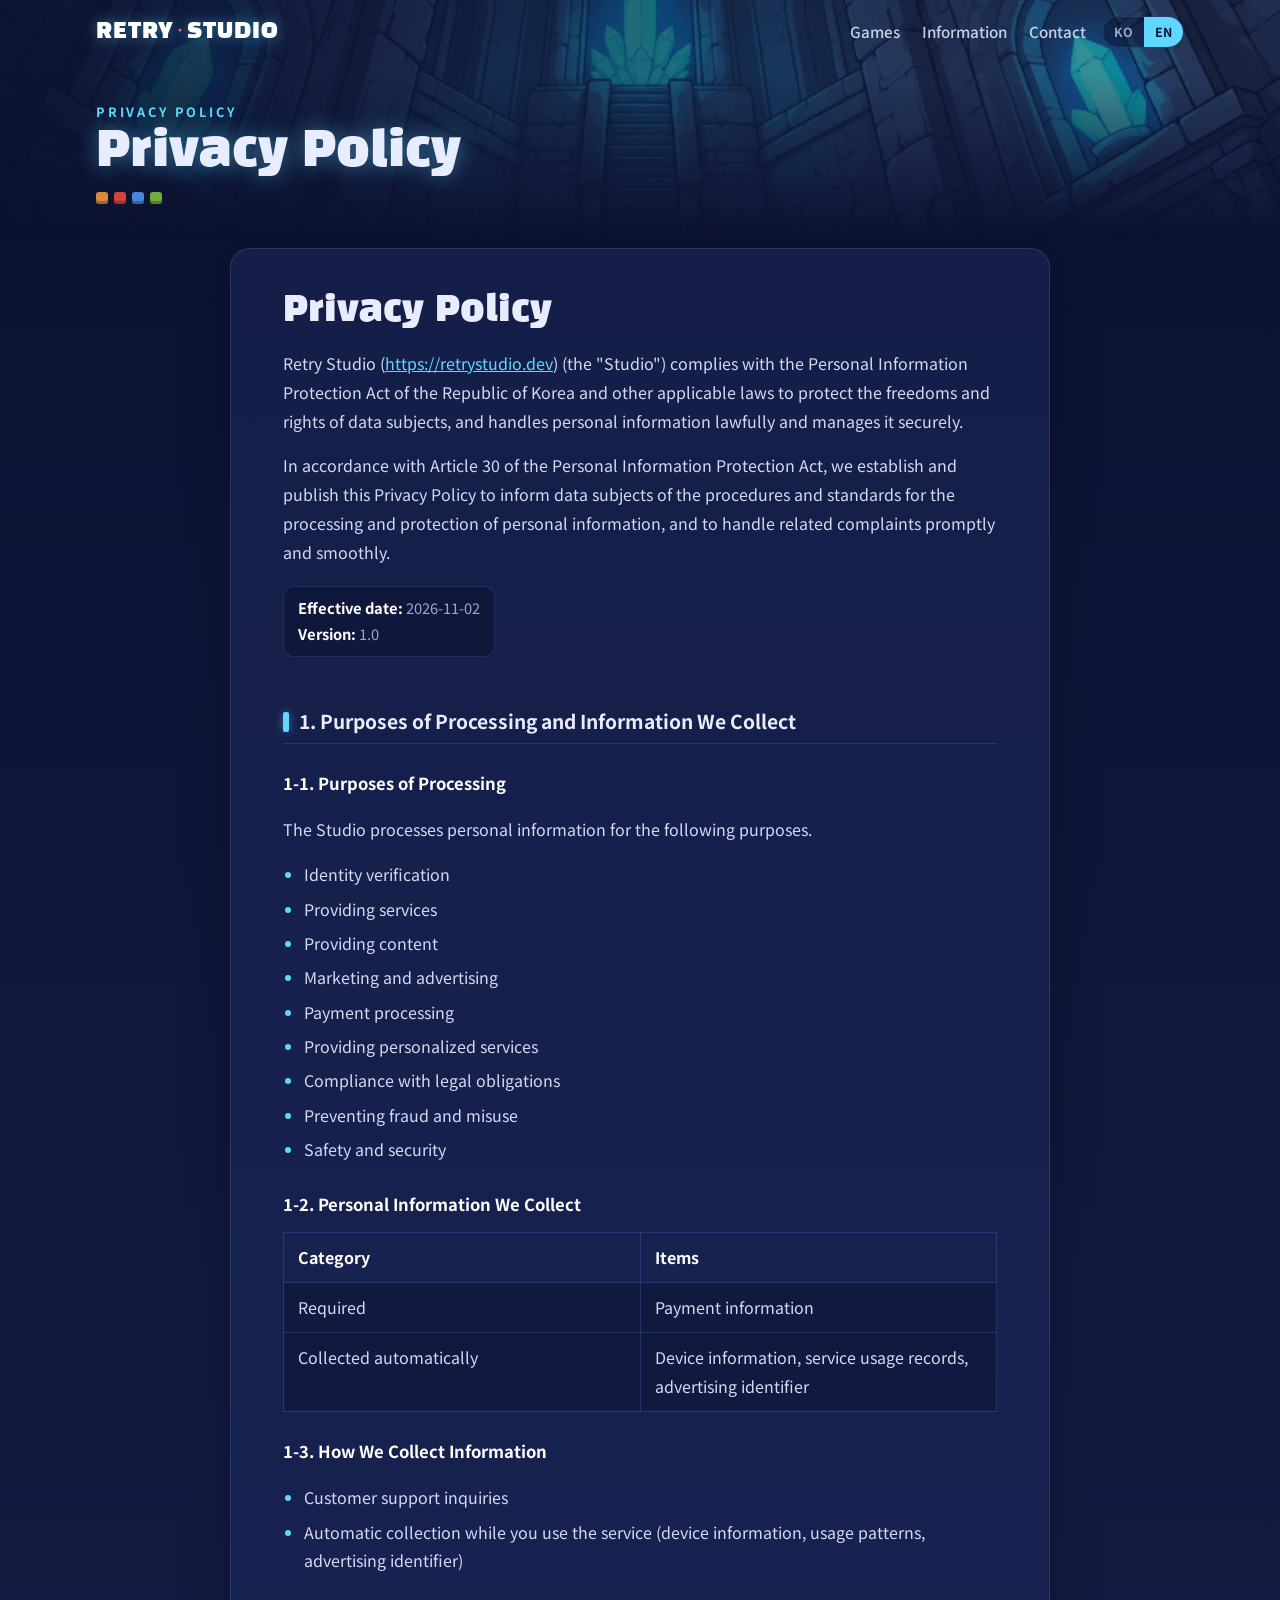
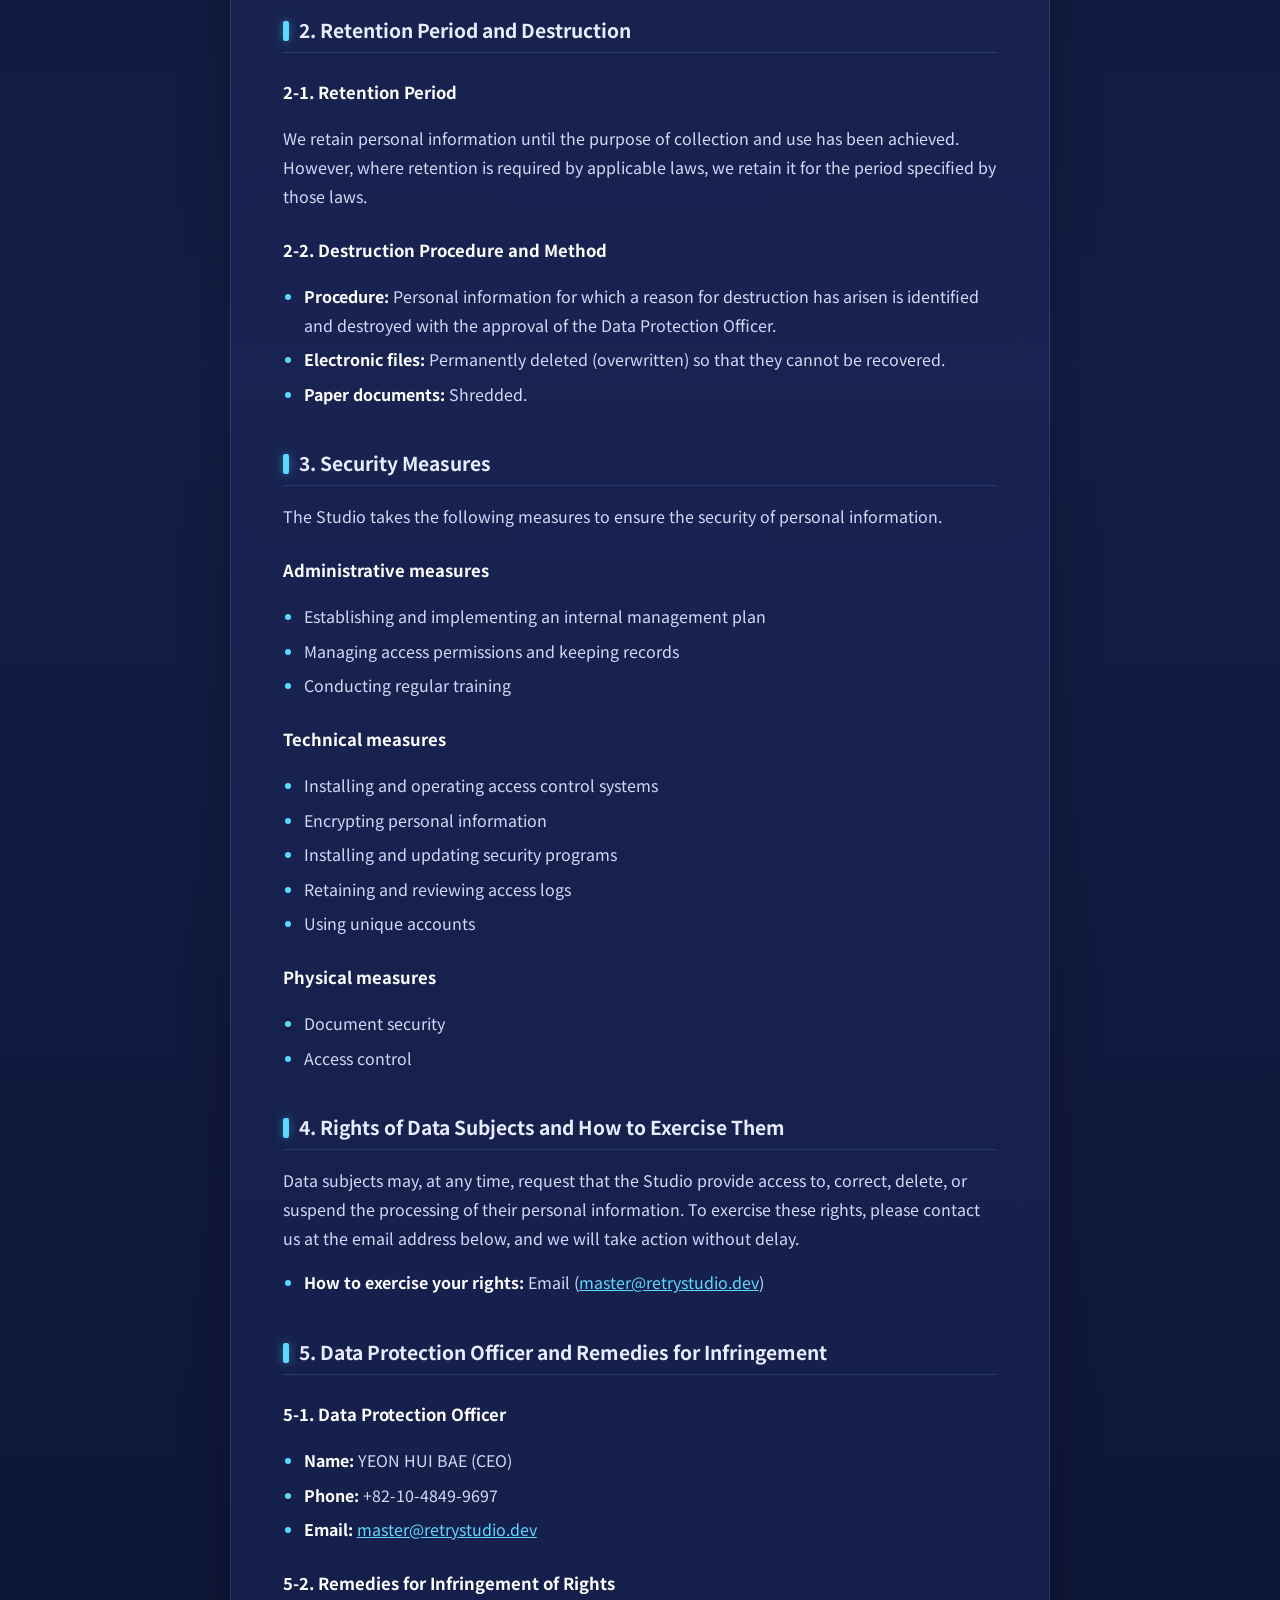
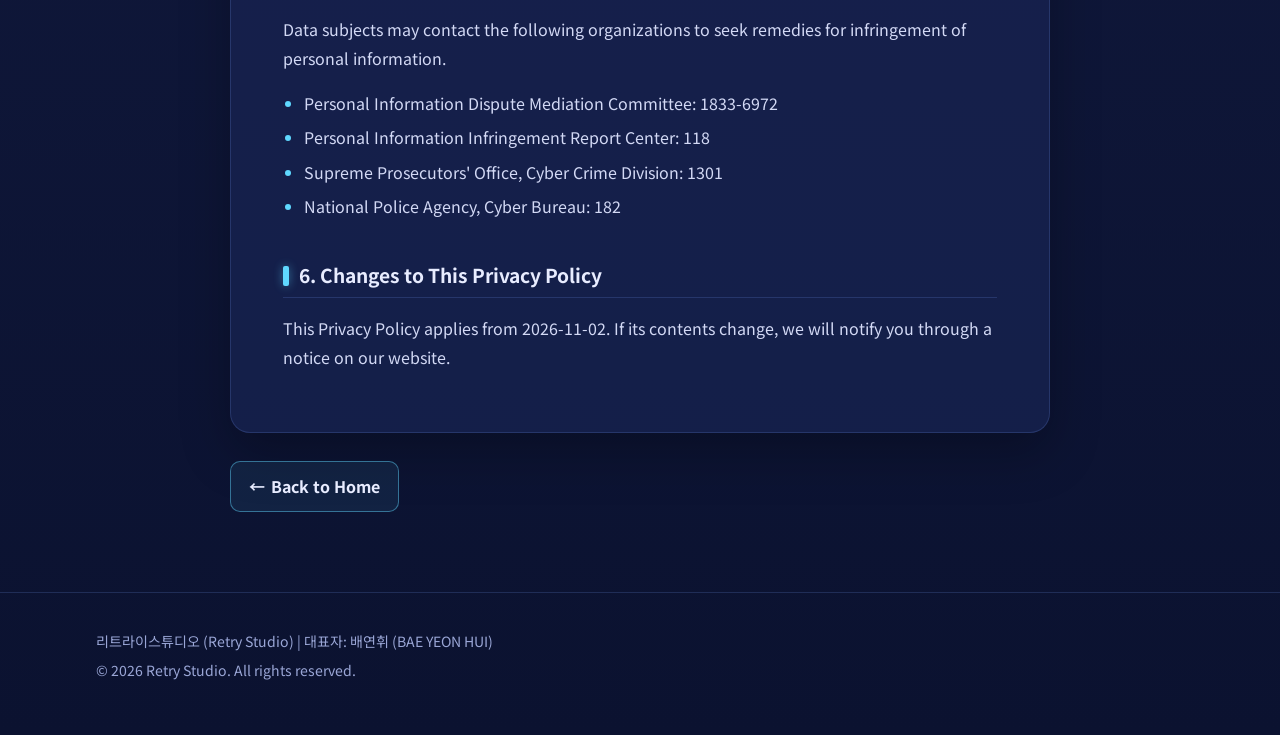
==== commit 1c421e83: "Update privacy.html" ====
--- a/privacy.html
+++ b/privacy.html
@@ -131,7 +131,7 @@
 <h2>4. 정보주체의 권리·의무 및 행사방법</h2>
 <p>정보주체는 스튜디오에 대해 언제든지 개인정보 열람, 정정, 삭제, 처리정지를 요구할 수 있습니다. 권리 행사는 아래 이메일로 요청해 주시면 지체 없이 조치하겠습니다.</p>
 <ul>
-  <li><strong>권리 행사 방법:</strong> 이메일 (<a href="mailto:retrystudio1021@gmail.com">retrystudio1021@gmail.com</a>)</li>
+  <li><strong>권리 행사 방법:</strong> 이메일 (<a href="mailto:master@retrystudio.dev">master@retrystudio.dev</a>)</li>
 </ul>
 
 <h2>5. 개인정보 보호책임자 및 권익침해 구제방법</h2>
@@ -140,7 +140,7 @@
 <ul>
   <li><strong>성명:</strong> 배연휘 (CEO)</li>
   <li><strong>연락처:</strong> 010-4849-9697</li>
-  <li><strong>이메일:</strong> <a href="mailto:retrystudio1021@gmail.com">retrystudio1021@gmail.com</a></li>
+  <li><strong>이메일:</strong> <a href="mailto:master@retrystudio.dev">master@retrystudio.dev</a></li>
 </ul>
 
 <h3>5-2. 권익침해 구제기관</h3>
@@ -238,7 +238,7 @@
 <h2>4. Rights of Data Subjects and How to Exercise Them</h2>
 <p>Data subjects may, at any time, request that the Studio provide access to, correct, delete, or suspend the processing of their personal information. To exercise these rights, please contact us at the email address below, and we will take action without delay.</p>
 <ul>
-  <li><strong>How to exercise your rights:</strong> Email (<a href="mailto:retrystudio1021@gmail.com">retrystudio1021@gmail.com</a>)</li>
+  <li><strong>How to exercise your rights:</strong> Email (<a href="mailto:master@retrystudio.dev">master@retrystudio.dev</a>)</li>
 </ul>
 
 <h2>5. Data Protection Officer and Remedies for Infringement</h2>
@@ -247,7 +247,7 @@
 <ul>
   <li><strong>Name:</strong> YEON HUI BAE (CEO)</li>
   <li><strong>Phone:</strong> +82-10-4849-9697</li>
-  <li><strong>Email:</strong> <a href="mailto:retrystudio1021@gmail.com">retrystudio1021@gmail.com</a></li>
+  <li><strong>Email:</strong> <a href="mailto:master@retrystudio.dev">master@retrystudio.dev</a></li>
 </ul>
 
 <h3>5-2. Remedies for Infringement of Rights</h3>
